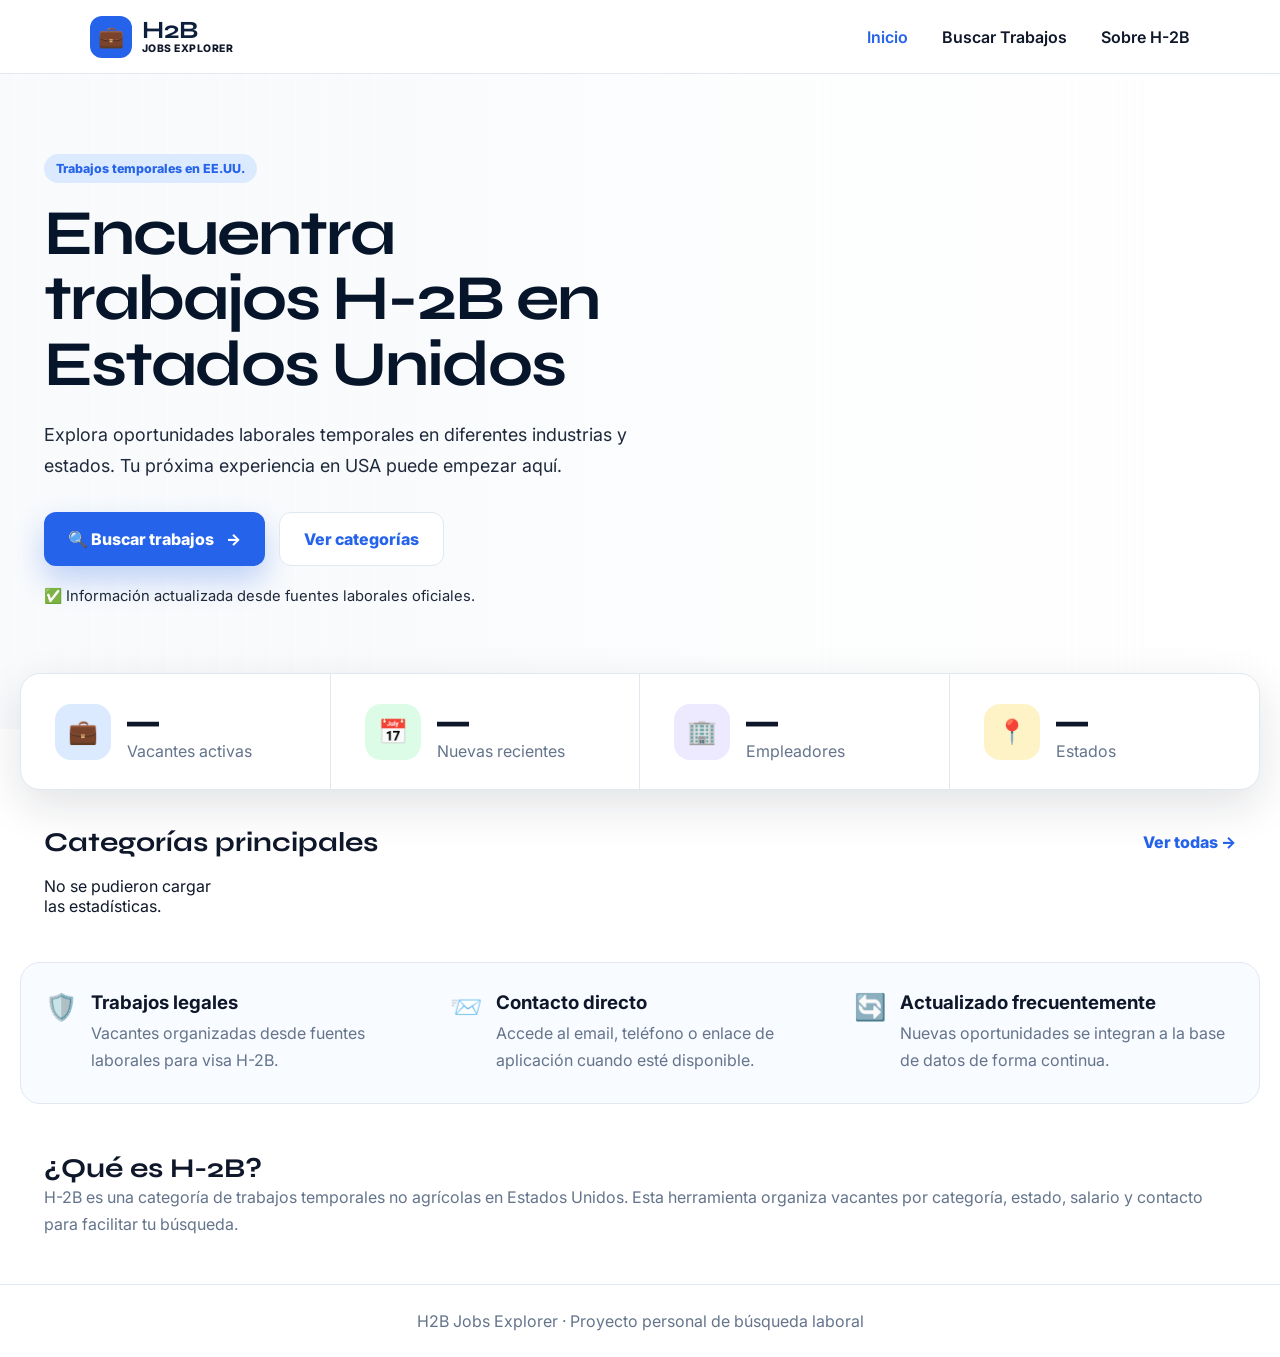
==== Index.html @ b30de6e8 "Rename Inicio.html to Index.html" ====
<!DOCTYPE html>
<html lang="es">
<head>
  <meta charset="UTF-8">
  <meta name="viewport" content="width=device-width, initial-scale=1.0">
  <meta name="theme-color" content="#0d1f3c">
  <title>H2B Jobs Explorer</title>
  <link rel="manifest" href="manifest.json">
  <link rel="preconnect" href="https://fonts.googleapis.com">
  <link rel="preconnect" href="https://fonts.gstatic.com" crossorigin>
  <link href="https://fonts.googleapis.com/css2?family=Inter:wght@400;500;600;700;800&family=Syne:wght@700;800&display=swap" rel="stylesheet">
  <link rel="stylesheet" href="css/home.css">
</head>
<body>

<header class="site-header">
  <a href="index.html" class="brand">
    <span class="brand-icon">💼</span>
    <span><strong>H2B</strong><small>Jobs Explorer</small></span>
  </a>
  <nav class="nav">
    <a class="active" href="index.html">Inicio</a>
    <a href="buscar.html">Buscar Trabajos</a>
    <a href="#sobre">Sobre H-2B</a>
  </nav>
</header>

<main>
  <section class="hero">
    <div class="hero-bg"></div>
    <div class="hero-content">
      <div class="hero-copy">
        <span class="eyebrow">Trabajos temporales en EE.UU.</span>
        <h1>Encuentra trabajos H-2B en Estados Unidos</h1>
        <p>Explora oportunidades laborales temporales en diferentes industrias y estados. Tu próxima experiencia en USA puede empezar aquí.</p>
        <div class="hero-actions">
          <a class="btn-primary" href="buscar.html">🔍 Buscar trabajos <span>→</span></a>
          <a class="btn-secondary" href="#categorias">Ver categorías</a>
        </div>
        <p class="trust-line">✅ Información actualizada desde fuentes laborales oficiales.</p>
      </div>
    </div>
  </section>

  <section class="stats-card">
    <div class="stat"><span class="stat-icon blue">💼</span><div><strong id="statActivas">—</strong><span>Vacantes activas</span></div></div>
    <div class="stat"><span class="stat-icon green">📅</span><div><strong id="statRecientes">—</strong><span>Nuevas recientes</span></div></div>
    <div class="stat"><span class="stat-icon purple">🏢</span><div><strong id="statEmpresas">—</strong><span>Empleadores</span></div></div>
    <div class="stat"><span class="stat-icon amber">📍</span><div><strong id="statEstados">—</strong><span>Estados</span></div></div>
  </section>

  <section class="section" id="categorias">
    <div class="section-head"><h2>Categorías principales</h2><a href="buscar.html">Ver todas →</a></div>
    <div class="category-grid" id="categoryGrid">
      <div class="skeleton"></div><div class="skeleton"></div><div class="skeleton"></div>
      <div class="skeleton"></div><div class="skeleton"></div><div class="skeleton"></div>
    </div>
  </section>

  <section class="benefits">
    <div class="benefit"><span>🛡️</span><div><h3>Trabajos legales</h3><p>Vacantes organizadas desde fuentes laborales para visa H-2B.</p></div></div>
    <div class="benefit"><span>📨</span><div><h3>Contacto directo</h3><p>Accede al email, teléfono o enlace de aplicación cuando esté disponible.</p></div></div>
    <div class="benefit"><span>🔄</span><div><h3>Actualizado frecuentemente</h3><p>Nuevas oportunidades se integran a la base de datos de forma continua.</p></div></div>
  </section>

  <section class="section info" id="sobre">
    <h2>¿Qué es H-2B?</h2>
    <p>H-2B es una categoría de trabajos temporales no agrícolas en Estados Unidos. Esta herramienta organiza vacantes por categoría, estado, salario y contacto para facilitar tu búsqueda.</p>
  </section>
</main>

<footer><p>H2B Jobs Explorer · Proyecto personal de búsqueda laboral</p></footer>

<script src="js/data.js"></script>
<script src="js/home.js"></script>
</body>
</html>
---- css/home.css ----
*{box-sizing:border-box;margin:0;padding:0}
:root{--navy:#0d1f3c;--blue:#2563eb;--blue2:#1d4ed8;--gray:#64748b;--light:#f8fafc;--border:#e2e8f0;--dark:#0f172a;--white:#fff;--green:#059669;--amber:#d97706;--shadow:0 16px 45px rgba(15,23,42,.12)}
body{font-family:Inter,sans-serif;background:var(--white);color:var(--dark)}
.site-header{height:74px;display:flex;align-items:center;justify-content:space-between;padding:0 7%;border-bottom:1px solid var(--border);background:rgba(255,255,255,.94);backdrop-filter:blur(12px);position:sticky;top:0;z-index:10}
.brand{display:flex;align-items:center;gap:10px;text-decoration:none;color:var(--dark)}
.brand-icon{width:42px;height:42px;background:var(--blue);border-radius:12px;display:grid;place-items:center;font-size:21px}
.brand strong{font-family:Syne,sans-serif;font-size:1.55rem;line-height:1;color:var(--navy)}
.brand small{text-transform:uppercase;font-weight:800;font-size:.65rem;display:block;letter-spacing:.5px}
.nav{display:flex;gap:34px}.nav a{text-decoration:none;color:var(--dark);font-weight:600}.nav a.active,.nav a:hover{color:var(--blue)}
.hero{position:relative;min-height:520px;overflow:hidden}
.hero-bg{position:absolute;inset:0;background:linear-gradient(90deg,rgba(248,250,252,.98) 0%,rgba(248,250,252,.92) 30%,rgba(248,250,252,.32) 58%,rgba(248,250,252,.05) 100%),url('https://images.unsplash.com/photo-1501785888041-af3ef285b470?auto=format&fit=crop&w=1800&q=80');background-size:cover;background-position:center}
.hero-content{position:relative;z-index:1;max-width:1240px;margin:0 auto;padding:80px 24px 120px}
.hero-copy{max-width:620px}.eyebrow{display:inline-flex;background:#dbeafe;color:var(--blue);padding:7px 12px;border-radius:999px;font-weight:800;font-size:.78rem;margin-bottom:18px}
h1{font-family:Syne,sans-serif;font-size:clamp(2.4rem,5vw,4.6rem);line-height:1.02;color:#07152a;margin-bottom:22px;letter-spacing:-2px}
.hero p{font-size:1.12rem;line-height:1.75;color:#1e293b;max-width:650px}.hero-actions{display:flex;gap:14px;margin-top:30px;flex-wrap:wrap}
.btn-primary,.btn-secondary{display:inline-flex;align-items:center;gap:12px;padding:16px 24px;border-radius:12px;text-decoration:none;font-weight:800}.btn-primary{background:var(--blue);color:#fff;box-shadow:0 14px 30px rgba(37,99,235,.28)}.btn-primary:hover{background:var(--blue2)}.btn-secondary{background:#fff;color:var(--blue);border:1px solid var(--border)}
.trust-line{margin-top:18px;font-size:.92rem!important}
.stats-card{max-width:1240px;margin:-56px auto 36px;background:#fff;border:1px solid var(--border);border-radius:20px;box-shadow:var(--shadow);display:grid;grid-template-columns:repeat(4,1fr);position:relative;z-index:2;overflow:hidden}
.stat{display:flex;gap:16px;align-items:center;padding:28px 34px;border-right:1px solid var(--border)}.stat:last-child{border-right:0}
.stat-icon{width:56px;height:56px;border-radius:16px;display:grid;place-items:center;font-size:24px}.stat-icon.blue{background:#dbeafe}.stat-icon.green{background:#dcfce7}.stat-icon.purple{background:#ede9fe}.stat-icon.amber{background:#fef3c7}
.stat strong{display:block;font-size:2rem;font-weight:900}.stat span{color:var(--gray)}
.section{max-width:1240px;margin:0 auto 46px;padding:0 24px}.section-head{display:flex;justify-content:space-between;align-items:center;margin-bottom:18px}.section h2{font-family:Syne,sans-serif;font-size:1.7rem}.section-head a{color:var(--blue);font-weight:800;text-decoration:none}
.category-grid{display:grid;grid-template-columns:repeat(6,1fr);gap:16px}.category-card{background:#fff;border:1px solid var(--border);border-radius:16px;padding:22px;display:flex;align-items:center;gap:16px;text-decoration:none;color:var(--dark);box-shadow:0 8px 20px rgba(15,23,42,.05)}.category-card:hover{border-color:#93c5fd;transform:translateY(-2px)}.category-icon{width:50px;height:50px;border-radius:14px;background:#eff6ff;display:grid;place-items:center;font-size:23px}.category-card strong{display:block;margin-bottom:4px}.category-card span{font-size:.88rem;color:var(--gray)}
.benefits{max-width:1240px;margin:0 auto 48px;padding:28px 24px;background:#f8fbff;border:1px solid var(--border);border-radius:20px;display:grid;grid-template-columns:repeat(3,1fr);gap:24px}.benefit{display:flex;gap:14px}.benefit>span{font-size:26px}.benefit h3{margin-bottom:6px}.benefit p,.info p{color:var(--gray);line-height:1.7}
footer{text-align:center;padding:26px;color:var(--gray);border-top:1px solid var(--border)}.skeleton{height:96px;border-radius:16px;background:linear-gradient(90deg,#f1f5f9,#e2e8f0,#f1f5f9);background-size:200% 100%;animation:shimmer 1.2s infinite}@keyframes shimmer{to{background-position:-200% 0}}
@media(max-width:900px){.site-header{padding:0 18px}.nav{display:none}.stats-card,.category-grid,.benefits{grid-template-columns:1fr}.stats-card{margin:0 18px 34px}.stat{border-right:0;border-bottom:1px solid var(--border)}.hero-content{padding:54px 20px 70px}}
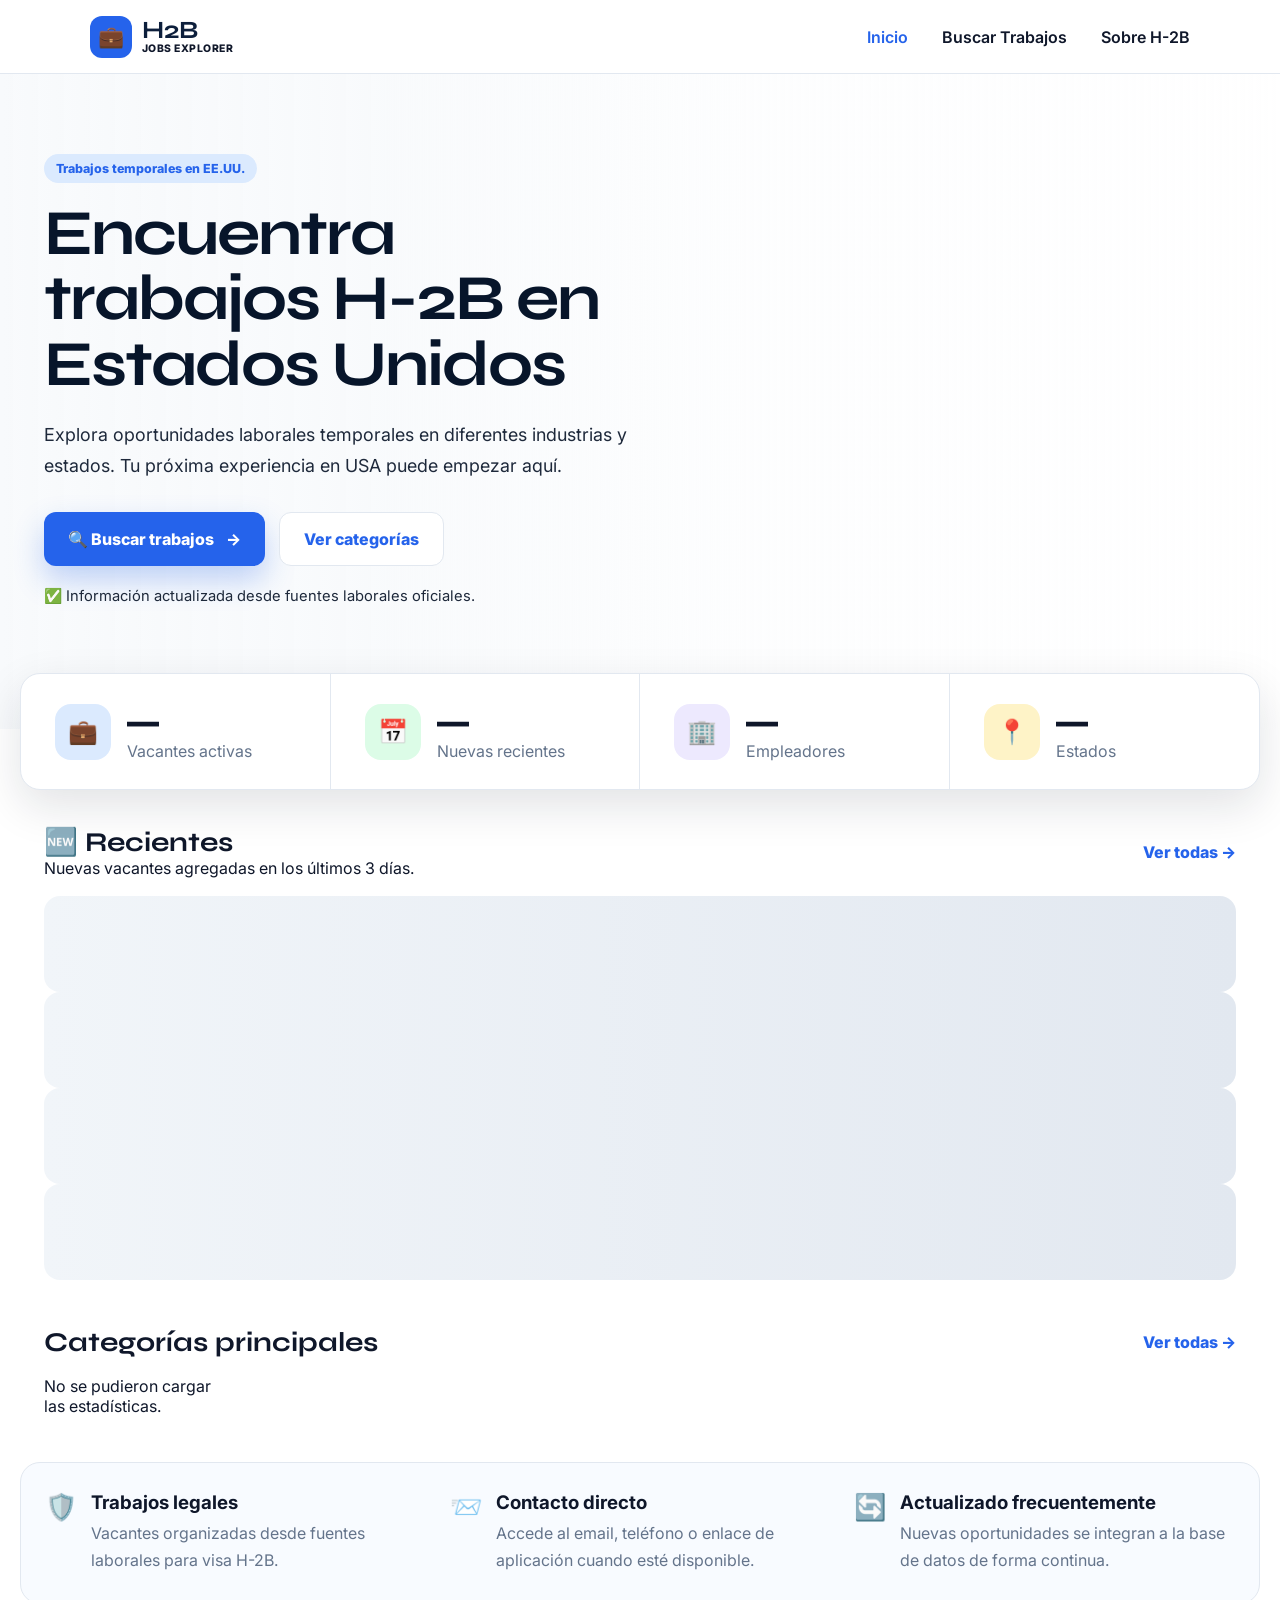
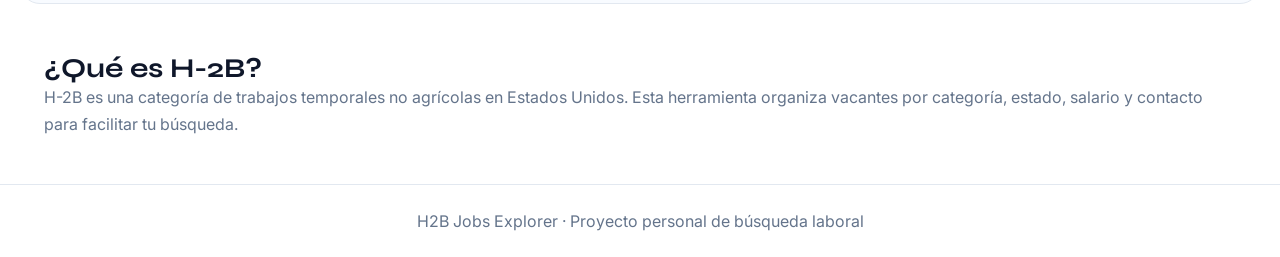
==== commit 35ab4734: "Update Index.html" ====
--- a/Index.html
+++ b/Index.html
@@ -49,6 +49,26 @@
     <div class="stat"><span class="stat-icon amber">📍</span><div><strong id="statEstados">—</strong><span>Estados</span></div></div>
   </section>
 
+  <section class="section">
+    <div class="section-head">
+        <div>
+            <h2>🆕 Recientes</h2>
+            <p>Nuevas vacantes agregadas en los últimos 3 días.</p>
+        </div>
+
+        <a href="buscar.html?recientes=true">
+            Ver todas →
+        </a>
+    </div>
+
+    <div id="recentJobs" class="recent-grid">
+        <div class="skeleton"></div>
+        <div class="skeleton"></div>
+        <div class="skeleton"></div>
+        <div class="skeleton"></div>
+    </div>
+</section>
+
   <section class="section" id="categorias">
     <div class="section-head"><h2>Categorías principales</h2><a href="buscar.html">Ver todas →</a></div>
     <div class="category-grid" id="categoryGrid">
